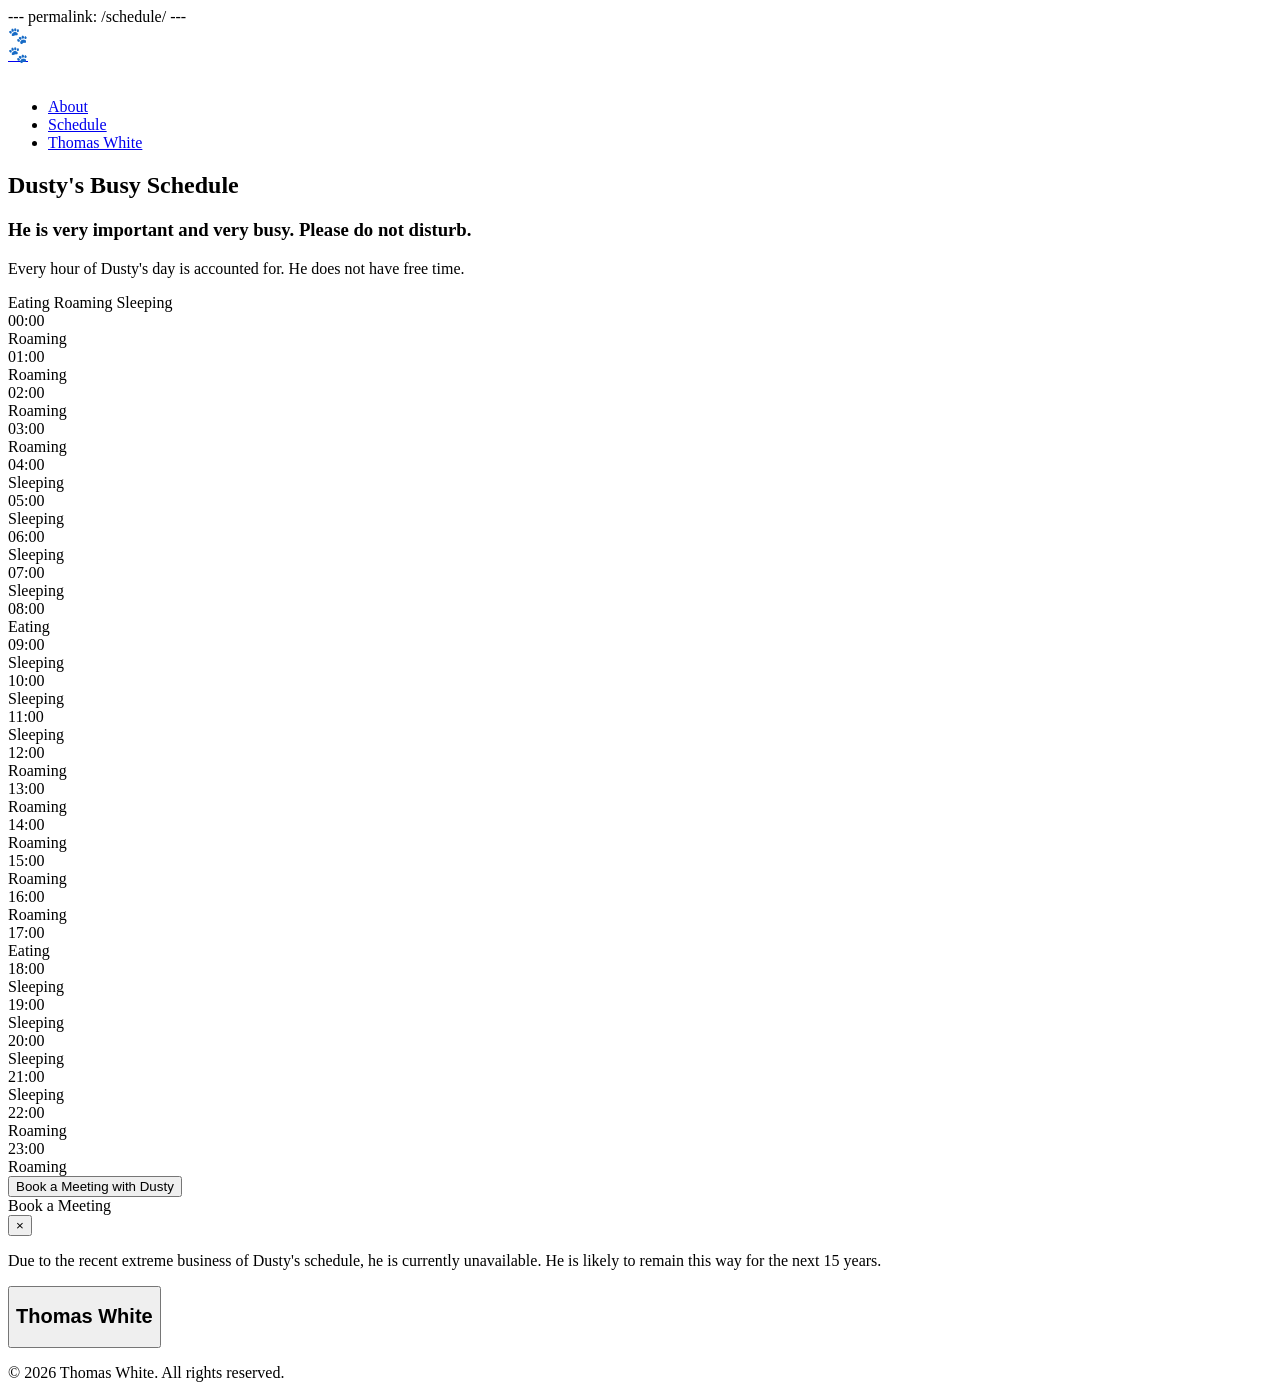
==== schedule.html @ 09a746ac "Add files via upload" ====
---
permalink: /schedule/
---

<!DOCTYPE html>
<html lang="en">
<head>
    <meta charset="UTF-8" />
    <meta name="viewport" content="width=device-width, initial-scale=1.0" />
    <title>Dusty - Schedule</title>

    <link rel="preload" href="/CSS/general.css" as="style">
    <link rel="preload" href="/CSS/schedule.css" as="style">

    <link rel="stylesheet" href="/CSS/general.css"/>
    <link rel="stylesheet" href="/CSS/schedule.css"/>
</head>
<body>
    <div id="loading-screen">
        <div class="loading-text">🐾</div>
    </div>

    <div class="page-container">
        <header>
            <nav class="navbar">
                <div class="logo-container">
                    <a href="/" class="logo-link">
                        <div class="logo">🐾</div>
                    </a>
                    <strong><a href="/" style="text-decoration: none; color: white;"><div class="logo logo-text">Dusty</div></a></strong>
                </div>
                <ul class="nav-links">
                    <li><a href="/">About</a></li>
                    <li><a class="current" href="/schedule/">Schedule</a></li>
                    <li><a href="https://thomaswhite.me/">Thomas White</a></li>
                </ul>
            </nav>
        </header>

        <main class="content-wrapper">
            <section class="hero">
                <div class="hero-text">
                    <h1>Dusty's Busy Schedule</h1>
                    <h3>He is very important and very busy. Please do not disturb.</h3>
                </div>
            </section>

            <section class="content-section schedule-section">
                <p class="h3-text schedule-note">Every hour of Dusty's day is accounted for. He does not have free time.</p>

                <div class="schedule-legend">
                    <span class="legend-item"><span class="dot eating"></span> Eating</span>
                    <span class="legend-item"><span class="dot roaming"></span> Roaming</span>
                    <span class="legend-item"><span class="dot sleeping"></span> Sleeping</span>
                </div>

                <div class="schedule-grid">
                    <div class="schedule-card roaming"><div class="time">00:00</div><div class="activity">Roaming</div></div>
                    <div class="schedule-card roaming"><div class="time">01:00</div><div class="activity">Roaming</div></div>
                    <div class="schedule-card roaming"><div class="time">02:00</div><div class="activity">Roaming</div></div>
                    <div class="schedule-card roaming"><div class="time">03:00</div><div class="activity">Roaming</div></div>
                    <div class="schedule-card sleeping"><div class="time">04:00</div><div class="activity">Sleeping</div></div>
                    <div class="schedule-card sleeping"><div class="time">05:00</div><div class="activity">Sleeping</div></div>
                    <div class="schedule-card sleeping"><div class="time">06:00</div><div class="activity">Sleeping</div></div>
                    <div class="schedule-card sleeping"><div class="time">07:00</div><div class="activity">Sleeping</div></div>
                    <div class="schedule-card eating"><div class="time">08:00</div><div class="activity">Eating</div></div>
                    <div class="schedule-card sleeping"><div class="time">09:00</div><div class="activity">Sleeping</div></div>
                    <div class="schedule-card sleeping"><div class="time">10:00</div><div class="activity">Sleeping</div></div>
                    <div class="schedule-card sleeping"><div class="time">11:00</div><div class="activity">Sleeping</div></div>
                    <div class="schedule-card roaming"><div class="time">12:00</div><div class="activity">Roaming</div></div>
                    <div class="schedule-card roaming"><div class="time">13:00</div><div class="activity">Roaming</div></div>
                    <div class="schedule-card roaming"><div class="time">14:00</div><div class="activity">Roaming</div></div>
                    <div class="schedule-card roaming"><div class="time">15:00</div><div class="activity">Roaming</div></div>
                    <div class="schedule-card roaming"><div class="time">16:00</div><div class="activity">Roaming</div></div>
                    <div class="schedule-card eating"><div class="time">17:00</div><div class="activity">Eating</div></div>
                    <div class="schedule-card sleeping"><div class="time">18:00</div><div class="activity">Sleeping</div></div>
                    <div class="schedule-card sleeping"><div class="time">19:00</div><div class="activity">Sleeping</div></div>
                    <div class="schedule-card sleeping"><div class="time">20:00</div><div class="activity">Sleeping</div></div>
                    <div class="schedule-card sleeping"><div class="time">21:00</div><div class="activity">Sleeping</div></div>
                    <div class="schedule-card roaming"><div class="time">22:00</div><div class="activity">Roaming</div></div>
                    <div class="schedule-card roaming"><div class="time">23:00</div><div class="activity">Roaming</div></div>
                </div>

                <button class="book-meeting-btn" id="book-meeting-btn">Book a Meeting with Dusty</button>
            </section>

            <div class="book-meeting-popup" id="book-meeting-popup">
                <div class="book-meeting-popup-content">
                    <div class="book-meeting-popup-header">Book a Meeting</div>
                    <button class="book-meeting-close" id="book-meeting-close">&times;</button>
                    <div class="book-meeting-popup-body">
                        <p>Due to the recent extreme business of Dusty's schedule, he is currently unavailable. He is likely to remain this way for the next 15 years.</p>
                    </div>
                </div>
            </div>
        </main>

        <footer>
            <a href="https://thomaswhite.me/"><button class="contact-btn"><h2>Thomas White</h2></button></a>
            <p class="h3-text">&copy; 2026 Thomas White. All rights reserved.</p>
        </footer>
    </div>

    <script defer src="/JS/script.js"></script>
    <script>
        document.addEventListener('DOMContentLoaded', () => {
            const btn = document.getElementById('book-meeting-btn');
            const popup = document.getElementById('book-meeting-popup');
            const close = document.getElementById('book-meeting-close');

            if (btn && popup) {
                btn.addEventListener('click', () => {
                    popup.classList.add('show');
                });
            }

            if (close && popup) {
                close.addEventListener('click', () => {
                    popup.classList.remove('show');
                });
            }

            if (popup) {
                popup.addEventListener('click', (e) => {
                    if (e.target === popup) {
                        popup.classList.remove('show');
                    }
                });

                document.addEventListener('keydown', (e) => {
                    if (e.key === 'Escape' && popup.classList.contains('show')) {
                        popup.classList.remove('show');
                    }
                });
            }
        });
    </script>
</body>
</html>
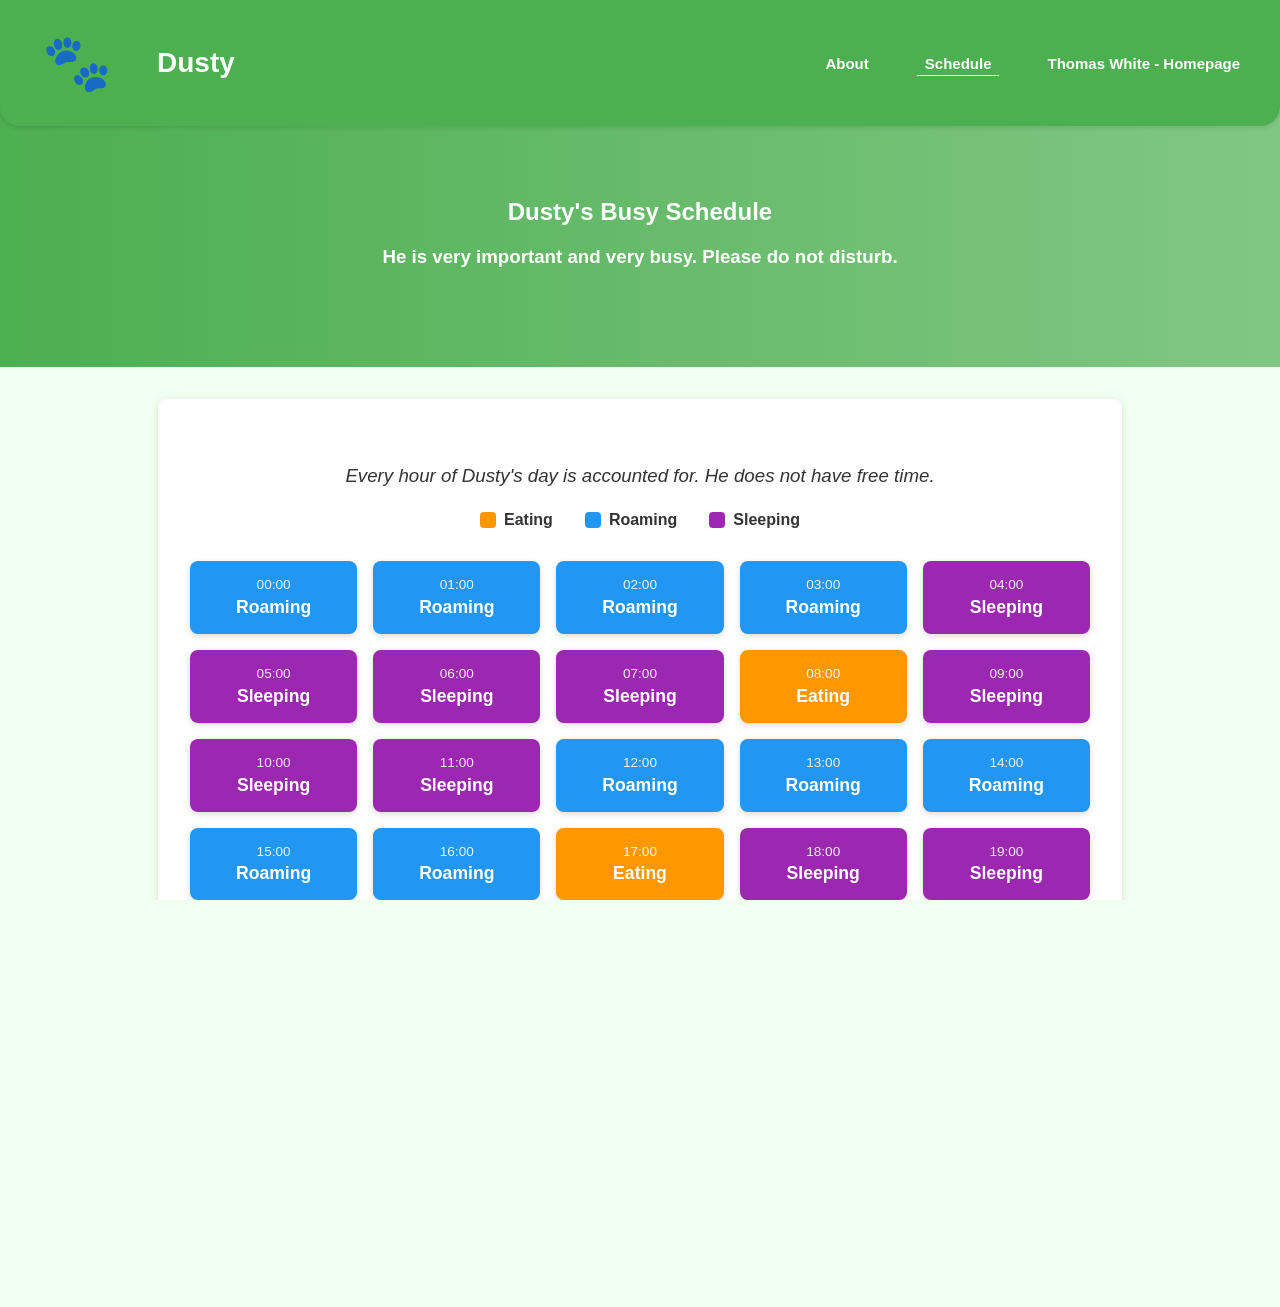
==== commit 9325a28e: "add images to index page and change website title" ====
--- a/schedule.html
+++ b/schedule.html
@@ -7,7 +7,7 @@
 <head>
     <meta charset="UTF-8" />
     <meta name="viewport" content="width=device-width, initial-scale=1.0" />
-    <title>Dusty - Schedule</title>
+    <title>Dusty - Thomas White</title>
 
     <link rel="preload" href="/CSS/general.css" as="style">
     <link rel="preload" href="/CSS/schedule.css" as="style">
@@ -32,7 +32,7 @@
                 <ul class="nav-links">
                     <li><a href="/">About</a></li>
                     <li><a class="current" href="/schedule/">Schedule</a></li>
-                    <li><a href="https://thomaswhite.me/">Thomas White</a></li>
+                    <li><a href="https://thomaswhite.me/">Thomas White - Homepage</a></li>
                 </ul>
             </nav>
         </header>
@@ -96,7 +96,7 @@
         </main>
 
         <footer>
-            <a href="https://thomaswhite.me/"><button class="contact-btn"><h2>Thomas White</h2></button></a>
+            <a href="https://thomaswhite.me/"><button class="contact-btn"><h2>Thomas White - Homepage</h2></button></a>
             <p class="h3-text">&copy; 2026 Thomas White. All rights reserved.</p>
         </footer>
     </div>
--- a/CSS/general.css
+++ b/CSS/general.css
@@ -0,0 +1,430 @@
+html {
+    scroll-behavior: smooth;
+    height: 100%;
+    overflow-x: hidden;
+}
+
+body {
+    margin: 0;
+    opacity: 0;
+    transition: opacity 0.35s ease;
+    font-family: "Inter", sans-serif;
+    color: #333;
+    background-color: #F0FFF0;
+    height: 100%;
+    overflow-x: hidden;
+    width: 100%;
+}
+
+#loading-screen {
+    position: fixed;
+    top: 0;
+    left: 0;
+    width: 100%;
+    height: 100%;
+    background: #4CAF50;
+    display: flex;
+    justify-content: center;
+    align-items: center;
+    z-index: 9999;
+    transition: opacity 0.8s ease;
+}
+
+#loading-screen.fade-out {
+    opacity: 0;
+    pointer-events: none;
+}
+
+.loading-text {
+    font-size: 80px;
+    animation: bounce 1s ease-in-out infinite;
+}
+
+@keyframes bounce {
+    0%, 100% { transform: translateY(0); }
+    50% { transform: translateY(-20px); }
+}
+
+.page-container {
+    min-height: 100vh;
+    display: flex;
+    flex-direction: column;
+    padding-top: 80px;
+    box-sizing: border-box;
+    overflow-x: hidden;
+}
+
+.content-wrapper {
+    flex: 1;
+}
+
+body.fade-out {
+  opacity: 1;
+}
+
+.navbar {
+    position: fixed;
+    top: 0;
+    left: 0;
+    right: 0;
+    border-bottom-left-radius: 20px;
+    border-bottom-right-radius: 20px;
+    z-index: 1000;
+    display: flex;
+    justify-content: space-between;
+    align-items: center;
+    padding: 0rem 2rem;
+    background-color: #4CAF50;
+    color: white;
+    box-shadow: 0 2px 4px rgba(0, 0, 0, 0.1);
+}
+
+.logo-container {
+    display: flex;
+    align-items: center;
+    gap: 0;
+}
+
+.logo-link {
+    position: relative;
+    display: flex;
+    align-items: center;
+    justify-content: center;
+    width: 90px;
+    height: auto;
+    text-decoration: none;
+    transition: transform 0.3s ease;
+}
+
+.logo-link:hover {
+    animation: logo-bounce 0.6s ease-in-out;
+}
+
+@keyframes logo-bounce {
+    0%, 100% { transform: translateY(0); }
+    25% { transform: translateY(-12px); }
+    50% { transform: translateY(0); }
+    75% { transform: translateY(-6px); }
+}
+
+.logo-container .logo {
+    margin: 0;
+    padding: 35px;
+    font-size: 56px;
+    line-height: 1;
+}
+
+.logo-container .logo-text {
+    font-size: 28px;
+}
+
+.nav-links {
+    list-style: none;
+    display: flex;
+    gap: 2.5rem;
+    margin: 0;
+    padding: 0;
+}
+
+.nav-links a {
+    text-decoration: none;
+    color: white;
+    font-weight: bold;
+    font-size: 15px;
+}
+
+.hero {
+    display: flex;
+    align-items: center;
+    justify-content: center;
+    text-align: center;
+    padding: 5rem 2rem;
+    padding-top: calc(5rem + 80px);
+    margin-top: -80px;
+    background: linear-gradient(to right, #4CAF50, #81C784);
+    color: white;
+}
+
+.hero button {
+    margin-top: 1rem;
+    padding: 0.8rem 1.5rem;
+    border: none;
+    background-color: white;
+    color: #4CAF50;
+    font-size: 1rem;
+    border-radius: 5px;
+    cursor: pointer;
+}
+
+.content-section {
+    padding: 3rem 2rem;
+    background-color: white;
+    margin: 2rem auto;
+    max-width: 900px;
+    border-radius: 8px;
+    box-shadow: 0 2px 8px rgba(0, 0, 0, 0.1);
+}
+
+.about-section {
+    display: flex;
+    align-items: center;
+    gap: 2rem;
+}
+
+.caption-image {
+    position: relative;
+    max-width: 100%;
+    overflow: hidden;
+    border-radius: 8px;
+}
+
+.caption-image img {
+    display: block;
+    width: 100%;
+    height: auto;
+}
+
+.caption-image .caption {
+    position: absolute;
+    left: 0;
+    right: 0;
+    bottom: 0;
+    padding: 12px 16px;
+    box-sizing: border-box;
+    background: rgba(0, 0, 0, 0.45);
+    color: #fff;
+    font-size: 20px;
+    text-align: center;
+    backdrop-filter: blur(4px);
+}
+
+.wide-image {
+    width: 100%;
+    text-align: center;
+}
+
+.wide-image img,
+.full-width-image img {
+    width: 100%;
+    border-radius: 8px;
+}
+
+footer {
+    border-top-left-radius: 20px;
+    border-top-right-radius: 20px;
+    text-align: center;
+    padding: 1rem;
+    background-color: #4CAF50;
+    color: white;
+    margin-top: auto;
+}
+
+.contact-btn {
+    display: inline-block;
+    padding: 0px 24px;
+    background-color: #4CAF50;
+    color: white;
+    text-decoration: none;
+    border: none;
+    border-radius: 8px;
+    font-size: 1rem;
+    font-weight: bold;
+    cursor: pointer;
+    transition: all 0.3s ease;
+    box-shadow: 0 2px 4px rgba(0, 0, 0, 0.1);
+}
+
+.contact-btn:hover {
+    background-color: #45a049;
+    transform: translateY(-2px);
+    box-shadow: 0 4px 8px rgba(0, 0, 0, 0.15);
+}
+
+.contact-btn:active {
+    transform: translateY(0);
+    box-shadow: 0 2px 4px rgba(0, 0, 0, 0.1);
+}
+
+.contact-btn:focus {
+    outline: 2px solid #4CAF50;
+    outline-offset: 2px;
+}
+
+.h3-text {
+  font-size: 1.17em;
+}
+
+.new-tab-link {
+  color: #014421;
+  text-decoration: none;
+  display: inline-block;
+  background-image: linear-gradient(90deg, #5ab05c, #5ab05c),
+                    linear-gradient(90deg, #014421, #014421);
+  background-size: 15px 2px, 100% 2px;
+  background-repeat: no-repeat;
+  background-position-x: -15px, 0;
+  background-position-y: 100%;
+  transition: background-position-x 0.5s;
+}
+
+.new-tab-link-white-gap {
+    background-image: linear-gradient(90deg, white, white),
+                    linear-gradient(90deg, #014421, #014421);
+}
+
+.new-tab-link:hover {
+  background-position-x: calc(100% + 15px), 0;
+}
+
+/* Desktop nav animations: current page + non-current pages */
+@media (min-width: 769px) {
+    .nav-links {
+        list-style: none;
+        display: flex;
+        gap: 2.5rem;
+        margin: 0;
+        padding: 0;
+    }
+
+    .nav-links a {
+        position: relative;
+        display: inline-block;
+        text-decoration: none;
+        color: white;
+        font-weight: bold;
+        font-size: 15px;
+        padding: 4px 8px;
+    }
+
+    .nav-links #mobile {
+        display: none;
+    }
+
+    /* Non-current pages: corner-bracket hover animation */
+    .nav-links a:not(.current)::before,
+    .nav-links a:not(.current)::after {
+        content: "";
+        position: absolute;
+        width: 0;
+        height: 0;
+        border: 2px solid transparent;
+        transition: all 0.35s ease;
+        pointer-events: none;
+        box-sizing: border-box;
+    }
+
+    .nav-links a:not(.current)::before {
+        top: -2px;
+        left: 0;
+    }
+
+    .nav-links a:not(.current)::after {
+        bottom: -2px;
+        right: 0;
+    }
+
+    .nav-links a:not(.current):hover::before {
+        width: 65%;
+        height: calc(100% + 4px);
+        border-top-color: white;
+        border-left-color: white;
+    }
+
+    .nav-links a:not(.current):hover::after {
+        width: 65%;
+        height: calc(100% + 4px);
+        border-bottom-color: white;
+        border-right-color: white;
+    }
+
+    /* Current page: persistent 1px underline, animates to 3px from left on hover */
+    .nav-links a.current::before {
+        content: "";
+        position: absolute;
+        left: 0;
+        bottom: 0;
+        width: 100%;
+        height: 1px;
+        background-color: white;
+    }
+
+    .nav-links a.current::after {
+        content: "";
+        position: absolute;
+        left: 0;
+        bottom: 0;
+        width: 0;
+        height: 3px;
+        background-color: white;
+        transition: width 0.3s ease;
+    }
+
+    .nav-links a.current:hover::after {
+        width: 100%;
+    }
+
+    .nav-links a.current::before,
+    .nav-links a.current::after {
+        border: none;
+    }
+}
+
+/* Responsive navbar scaling for laptop/tablet sizes */
+@media (min-width: 769px) and (max-width: 1200px) {
+    .navbar {
+        padding: 0rem 1.5rem;
+    }
+
+    .logo-container .logo {
+        padding: 25px;
+        font-size: 16px;
+    }
+
+    .logo-link {
+        width: 75px;
+        height: auto;
+    }
+
+    .logo-container img,
+    .logo-static,
+    .logo-hover-video {
+        width: 75px;
+    }
+
+    .nav-links {
+        gap: 1.8rem;
+    }
+
+    .nav-links a {
+        font-size: 14px;
+        padding: 4px 6px;
+    }
+}
+
+@media (max-width: 768px) {
+    .navbar {
+        flex-direction: column;
+        padding: 1rem;
+        gap: 0.5rem;
+    }
+
+    .nav-links {
+        gap: 1rem;
+        flex-wrap: wrap;
+        justify-content: center;
+    }
+
+    .logo-container .logo {
+        padding: 10px;
+        font-size: 16px;
+    }
+
+    .nav-links a {
+        font-size: 0.9rem;
+        position: relative;
+    }
+
+    .page-container {
+        padding-top: 140px;
+    }
+}
--- a/CSS/schedule.css
+++ b/CSS/schedule.css
@@ -0,0 +1,180 @@
+.schedule-section {
+    text-align: center;
+}
+
+.schedule-note {
+    margin-bottom: 1.5rem;
+    font-style: italic;
+}
+
+.schedule-legend {
+    display: flex;
+    justify-content: center;
+    gap: 2rem;
+    margin-bottom: 2rem;
+    flex-wrap: wrap;
+}
+
+.legend-item {
+    display: flex;
+    align-items: center;
+    gap: 0.5rem;
+    font-weight: bold;
+}
+
+.dot {
+    width: 16px;
+    height: 16px;
+    border-radius: 4px;
+    display: inline-block;
+}
+
+.dot.eating { background-color: #FF9800; }
+.dot.roaming { background-color: #2196F3; }
+.dot.sleeping { background-color: #9C27B0; }
+
+.schedule-grid {
+    display: grid;
+    grid-template-columns: repeat(auto-fill, minmax(140px, 1fr));
+    gap: 1rem;
+}
+
+.schedule-card {
+    padding: 1rem;
+    border-radius: 8px;
+    color: white;
+    text-align: center;
+    box-shadow: 0 2px 6px rgba(0, 0, 0, 0.15);
+    transition: transform 0.2s ease;
+}
+
+.schedule-card:hover {
+    transform: translateY(-3px);
+}
+
+.schedule-card .time {
+    font-size: 0.85rem;
+    opacity: 0.9;
+    margin-bottom: 0.3rem;
+}
+
+.schedule-card .activity {
+    font-size: 1.1rem;
+    font-weight: bold;
+}
+
+.schedule-card.eating { background-color: #FF9800; }
+.schedule-card.roaming { background-color: #2196F3; }
+.schedule-card.sleeping { background-color: #9C27B0; }
+
+.book-meeting-btn {
+    display: inline-block;
+    margin-top: 2rem;
+    padding: 0.8rem 2rem;
+    background-color: #4CAF50;
+    color: white;
+    border: none;
+    border-radius: 8px;
+    font-size: 1.1rem;
+    font-weight: bold;
+    cursor: pointer;
+    transition: all 0.3s ease;
+    box-shadow: 0 2px 4px rgba(0, 0, 0, 0.1);
+}
+
+.book-meeting-btn:hover {
+    background-color: #45a049;
+    transform: translateY(-2px);
+    box-shadow: 0 4px 8px rgba(0, 0, 0, 0.15);
+}
+
+.book-meeting-btn:active {
+    transform: translateY(0);
+}
+
+.book-meeting-popup {
+    position: fixed;
+    top: 0;
+    left: 0;
+    width: 100%;
+    height: 100%;
+    background: rgba(0, 0, 0, 0.5);
+    display: flex;
+    justify-content: center;
+    align-items: center;
+    z-index: 10000;
+    opacity: 0;
+    pointer-events: none;
+    transition: opacity 0.3s ease;
+}
+
+.book-meeting-popup.show {
+    opacity: 1;
+    pointer-events: auto;
+}
+
+.book-meeting-popup-content {
+    position: relative;
+    background: white;
+    border-radius: 12px;
+    max-width: 480px;
+    width: 90%;
+    box-shadow: 0 8px 32px rgba(0, 0, 0, 0.2);
+    transform: translateY(20px);
+    transition: transform 0.3s ease;
+    overflow: hidden;
+}
+
+.book-meeting-popup.show .book-meeting-popup-content {
+    transform: translateY(0);
+}
+
+.book-meeting-popup-header {
+    background-color: #4CAF50;
+    color: white;
+    padding: 1rem 1.5rem;
+    font-size: 1.2rem;
+    font-weight: bold;
+    border-top-left-radius: 12px;
+    border-top-right-radius: 12px;
+}
+
+.book-meeting-popup-body {
+    padding: 1.5rem;
+}
+
+.book-meeting-popup-body p {
+    margin: 0;
+    color: #666;
+    font-size: 1rem;
+    line-height: 1.6;
+}
+
+.book-meeting-close {
+    position: absolute;
+    top: 10px;
+    right: 14px;
+    background: none;
+    border: none;
+    font-size: 1.8rem;
+    color: white;
+    cursor: pointer;
+    line-height: 1;
+    padding: 0;
+    opacity: 0.8;
+    transition: opacity 0.2s ease;
+}
+
+.book-meeting-close:hover {
+    opacity: 1;
+}
+
+@media screen and (max-width: 768px) {
+    .schedule-grid {
+        grid-template-columns: repeat(auto-fill, minmax(110px, 1fr));
+    }
+
+    .schedule-legend {
+        gap: 1rem;
+    }
+}
--- a/CSS/general.css
+++ b/CSS/general.css
@@ -0,0 +1,430 @@
+html {
+    scroll-behavior: smooth;
+    height: 100%;
+    overflow-x: hidden;
+}
+
+body {
+    margin: 0;
+    opacity: 0;
+    transition: opacity 0.35s ease;
+    font-family: "Inter", sans-serif;
+    color: #333;
+    background-color: #F0FFF0;
+    height: 100%;
+    overflow-x: hidden;
+    width: 100%;
+}
+
+#loading-screen {
+    position: fixed;
+    top: 0;
+    left: 0;
+    width: 100%;
+    height: 100%;
+    background: #4CAF50;
+    display: flex;
+    justify-content: center;
+    align-items: center;
+    z-index: 9999;
+    transition: opacity 0.8s ease;
+}
+
+#loading-screen.fade-out {
+    opacity: 0;
+    pointer-events: none;
+}
+
+.loading-text {
+    font-size: 80px;
+    animation: bounce 1s ease-in-out infinite;
+}
+
+@keyframes bounce {
+    0%, 100% { transform: translateY(0); }
+    50% { transform: translateY(-20px); }
+}
+
+.page-container {
+    min-height: 100vh;
+    display: flex;
+    flex-direction: column;
+    padding-top: 80px;
+    box-sizing: border-box;
+    overflow-x: hidden;
+}
+
+.content-wrapper {
+    flex: 1;
+}
+
+body.fade-out {
+  opacity: 1;
+}
+
+.navbar {
+    position: fixed;
+    top: 0;
+    left: 0;
+    right: 0;
+    border-bottom-left-radius: 20px;
+    border-bottom-right-radius: 20px;
+    z-index: 1000;
+    display: flex;
+    justify-content: space-between;
+    align-items: center;
+    padding: 0rem 2rem;
+    background-color: #4CAF50;
+    color: white;
+    box-shadow: 0 2px 4px rgba(0, 0, 0, 0.1);
+}
+
+.logo-container {
+    display: flex;
+    align-items: center;
+    gap: 0;
+}
+
+.logo-link {
+    position: relative;
+    display: flex;
+    align-items: center;
+    justify-content: center;
+    width: 90px;
+    height: auto;
+    text-decoration: none;
+    transition: transform 0.3s ease;
+}
+
+.logo-link:hover {
+    animation: logo-bounce 0.6s ease-in-out;
+}
+
+@keyframes logo-bounce {
+    0%, 100% { transform: translateY(0); }
+    25% { transform: translateY(-12px); }
+    50% { transform: translateY(0); }
+    75% { transform: translateY(-6px); }
+}
+
+.logo-container .logo {
+    margin: 0;
+    padding: 35px;
+    font-size: 56px;
+    line-height: 1;
+}
+
+.logo-container .logo-text {
+    font-size: 28px;
+}
+
+.nav-links {
+    list-style: none;
+    display: flex;
+    gap: 2.5rem;
+    margin: 0;
+    padding: 0;
+}
+
+.nav-links a {
+    text-decoration: none;
+    color: white;
+    font-weight: bold;
+    font-size: 15px;
+}
+
+.hero {
+    display: flex;
+    align-items: center;
+    justify-content: center;
+    text-align: center;
+    padding: 5rem 2rem;
+    padding-top: calc(5rem + 80px);
+    margin-top: -80px;
+    background: linear-gradient(to right, #4CAF50, #81C784);
+    color: white;
+}
+
+.hero button {
+    margin-top: 1rem;
+    padding: 0.8rem 1.5rem;
+    border: none;
+    background-color: white;
+    color: #4CAF50;
+    font-size: 1rem;
+    border-radius: 5px;
+    cursor: pointer;
+}
+
+.content-section {
+    padding: 3rem 2rem;
+    background-color: white;
+    margin: 2rem auto;
+    max-width: 900px;
+    border-radius: 8px;
+    box-shadow: 0 2px 8px rgba(0, 0, 0, 0.1);
+}
+
+.about-section {
+    display: flex;
+    align-items: center;
+    gap: 2rem;
+}
+
+.caption-image {
+    position: relative;
+    max-width: 100%;
+    overflow: hidden;
+    border-radius: 8px;
+}
+
+.caption-image img {
+    display: block;
+    width: 100%;
+    height: auto;
+}
+
+.caption-image .caption {
+    position: absolute;
+    left: 0;
+    right: 0;
+    bottom: 0;
+    padding: 12px 16px;
+    box-sizing: border-box;
+    background: rgba(0, 0, 0, 0.45);
+    color: #fff;
+    font-size: 20px;
+    text-align: center;
+    backdrop-filter: blur(4px);
+}
+
+.wide-image {
+    width: 100%;
+    text-align: center;
+}
+
+.wide-image img,
+.full-width-image img {
+    width: 100%;
+    border-radius: 8px;
+}
+
+footer {
+    border-top-left-radius: 20px;
+    border-top-right-radius: 20px;
+    text-align: center;
+    padding: 1rem;
+    background-color: #4CAF50;
+    color: white;
+    margin-top: auto;
+}
+
+.contact-btn {
+    display: inline-block;
+    padding: 0px 24px;
+    background-color: #4CAF50;
+    color: white;
+    text-decoration: none;
+    border: none;
+    border-radius: 8px;
+    font-size: 1rem;
+    font-weight: bold;
+    cursor: pointer;
+    transition: all 0.3s ease;
+    box-shadow: 0 2px 4px rgba(0, 0, 0, 0.1);
+}
+
+.contact-btn:hover {
+    background-color: #45a049;
+    transform: translateY(-2px);
+    box-shadow: 0 4px 8px rgba(0, 0, 0, 0.15);
+}
+
+.contact-btn:active {
+    transform: translateY(0);
+    box-shadow: 0 2px 4px rgba(0, 0, 0, 0.1);
+}
+
+.contact-btn:focus {
+    outline: 2px solid #4CAF50;
+    outline-offset: 2px;
+}
+
+.h3-text {
+  font-size: 1.17em;
+}
+
+.new-tab-link {
+  color: #014421;
+  text-decoration: none;
+  display: inline-block;
+  background-image: linear-gradient(90deg, #5ab05c, #5ab05c),
+                    linear-gradient(90deg, #014421, #014421);
+  background-size: 15px 2px, 100% 2px;
+  background-repeat: no-repeat;
+  background-position-x: -15px, 0;
+  background-position-y: 100%;
+  transition: background-position-x 0.5s;
+}
+
+.new-tab-link-white-gap {
+    background-image: linear-gradient(90deg, white, white),
+                    linear-gradient(90deg, #014421, #014421);
+}
+
+.new-tab-link:hover {
+  background-position-x: calc(100% + 15px), 0;
+}
+
+/* Desktop nav animations: current page + non-current pages */
+@media (min-width: 769px) {
+    .nav-links {
+        list-style: none;
+        display: flex;
+        gap: 2.5rem;
+        margin: 0;
+        padding: 0;
+    }
+
+    .nav-links a {
+        position: relative;
+        display: inline-block;
+        text-decoration: none;
+        color: white;
+        font-weight: bold;
+        font-size: 15px;
+        padding: 4px 8px;
+    }
+
+    .nav-links #mobile {
+        display: none;
+    }
+
+    /* Non-current pages: corner-bracket hover animation */
+    .nav-links a:not(.current)::before,
+    .nav-links a:not(.current)::after {
+        content: "";
+        position: absolute;
+        width: 0;
+        height: 0;
+        border: 2px solid transparent;
+        transition: all 0.35s ease;
+        pointer-events: none;
+        box-sizing: border-box;
+    }
+
+    .nav-links a:not(.current)::before {
+        top: -2px;
+        left: 0;
+    }
+
+    .nav-links a:not(.current)::after {
+        bottom: -2px;
+        right: 0;
+    }
+
+    .nav-links a:not(.current):hover::before {
+        width: 65%;
+        height: calc(100% + 4px);
+        border-top-color: white;
+        border-left-color: white;
+    }
+
+    .nav-links a:not(.current):hover::after {
+        width: 65%;
+        height: calc(100% + 4px);
+        border-bottom-color: white;
+        border-right-color: white;
+    }
+
+    /* Current page: persistent 1px underline, animates to 3px from left on hover */
+    .nav-links a.current::before {
+        content: "";
+        position: absolute;
+        left: 0;
+        bottom: 0;
+        width: 100%;
+        height: 1px;
+        background-color: white;
+    }
+
+    .nav-links a.current::after {
+        content: "";
+        position: absolute;
+        left: 0;
+        bottom: 0;
+        width: 0;
+        height: 3px;
+        background-color: white;
+        transition: width 0.3s ease;
+    }
+
+    .nav-links a.current:hover::after {
+        width: 100%;
+    }
+
+    .nav-links a.current::before,
+    .nav-links a.current::after {
+        border: none;
+    }
+}
+
+/* Responsive navbar scaling for laptop/tablet sizes */
+@media (min-width: 769px) and (max-width: 1200px) {
+    .navbar {
+        padding: 0rem 1.5rem;
+    }
+
+    .logo-container .logo {
+        padding: 25px;
+        font-size: 16px;
+    }
+
+    .logo-link {
+        width: 75px;
+        height: auto;
+    }
+
+    .logo-container img,
+    .logo-static,
+    .logo-hover-video {
+        width: 75px;
+    }
+
+    .nav-links {
+        gap: 1.8rem;
+    }
+
+    .nav-links a {
+        font-size: 14px;
+        padding: 4px 6px;
+    }
+}
+
+@media (max-width: 768px) {
+    .navbar {
+        flex-direction: column;
+        padding: 1rem;
+        gap: 0.5rem;
+    }
+
+    .nav-links {
+        gap: 1rem;
+        flex-wrap: wrap;
+        justify-content: center;
+    }
+
+    .logo-container .logo {
+        padding: 10px;
+        font-size: 16px;
+    }
+
+    .nav-links a {
+        font-size: 0.9rem;
+        position: relative;
+    }
+
+    .page-container {
+        padding-top: 140px;
+    }
+}
--- a/CSS/schedule.css
+++ b/CSS/schedule.css
@@ -0,0 +1,180 @@
+.schedule-section {
+    text-align: center;
+}
+
+.schedule-note {
+    margin-bottom: 1.5rem;
+    font-style: italic;
+}
+
+.schedule-legend {
+    display: flex;
+    justify-content: center;
+    gap: 2rem;
+    margin-bottom: 2rem;
+    flex-wrap: wrap;
+}
+
+.legend-item {
+    display: flex;
+    align-items: center;
+    gap: 0.5rem;
+    font-weight: bold;
+}
+
+.dot {
+    width: 16px;
+    height: 16px;
+    border-radius: 4px;
+    display: inline-block;
+}
+
+.dot.eating { background-color: #FF9800; }
+.dot.roaming { background-color: #2196F3; }
+.dot.sleeping { background-color: #9C27B0; }
+
+.schedule-grid {
+    display: grid;
+    grid-template-columns: repeat(auto-fill, minmax(140px, 1fr));
+    gap: 1rem;
+}
+
+.schedule-card {
+    padding: 1rem;
+    border-radius: 8px;
+    color: white;
+    text-align: center;
+    box-shadow: 0 2px 6px rgba(0, 0, 0, 0.15);
+    transition: transform 0.2s ease;
+}
+
+.schedule-card:hover {
+    transform: translateY(-3px);
+}
+
+.schedule-card .time {
+    font-size: 0.85rem;
+    opacity: 0.9;
+    margin-bottom: 0.3rem;
+}
+
+.schedule-card .activity {
+    font-size: 1.1rem;
+    font-weight: bold;
+}
+
+.schedule-card.eating { background-color: #FF9800; }
+.schedule-card.roaming { background-color: #2196F3; }
+.schedule-card.sleeping { background-color: #9C27B0; }
+
+.book-meeting-btn {
+    display: inline-block;
+    margin-top: 2rem;
+    padding: 0.8rem 2rem;
+    background-color: #4CAF50;
+    color: white;
+    border: none;
+    border-radius: 8px;
+    font-size: 1.1rem;
+    font-weight: bold;
+    cursor: pointer;
+    transition: all 0.3s ease;
+    box-shadow: 0 2px 4px rgba(0, 0, 0, 0.1);
+}
+
+.book-meeting-btn:hover {
+    background-color: #45a049;
+    transform: translateY(-2px);
+    box-shadow: 0 4px 8px rgba(0, 0, 0, 0.15);
+}
+
+.book-meeting-btn:active {
+    transform: translateY(0);
+}
+
+.book-meeting-popup {
+    position: fixed;
+    top: 0;
+    left: 0;
+    width: 100%;
+    height: 100%;
+    background: rgba(0, 0, 0, 0.5);
+    display: flex;
+    justify-content: center;
+    align-items: center;
+    z-index: 10000;
+    opacity: 0;
+    pointer-events: none;
+    transition: opacity 0.3s ease;
+}
+
+.book-meeting-popup.show {
+    opacity: 1;
+    pointer-events: auto;
+}
+
+.book-meeting-popup-content {
+    position: relative;
+    background: white;
+    border-radius: 12px;
+    max-width: 480px;
+    width: 90%;
+    box-shadow: 0 8px 32px rgba(0, 0, 0, 0.2);
+    transform: translateY(20px);
+    transition: transform 0.3s ease;
+    overflow: hidden;
+}
+
+.book-meeting-popup.show .book-meeting-popup-content {
+    transform: translateY(0);
+}
+
+.book-meeting-popup-header {
+    background-color: #4CAF50;
+    color: white;
+    padding: 1rem 1.5rem;
+    font-size: 1.2rem;
+    font-weight: bold;
+    border-top-left-radius: 12px;
+    border-top-right-radius: 12px;
+}
+
+.book-meeting-popup-body {
+    padding: 1.5rem;
+}
+
+.book-meeting-popup-body p {
+    margin: 0;
+    color: #666;
+    font-size: 1rem;
+    line-height: 1.6;
+}
+
+.book-meeting-close {
+    position: absolute;
+    top: 10px;
+    right: 14px;
+    background: none;
+    border: none;
+    font-size: 1.8rem;
+    color: white;
+    cursor: pointer;
+    line-height: 1;
+    padding: 0;
+    opacity: 0.8;
+    transition: opacity 0.2s ease;
+}
+
+.book-meeting-close:hover {
+    opacity: 1;
+}
+
+@media screen and (max-width: 768px) {
+    .schedule-grid {
+        grid-template-columns: repeat(auto-fill, minmax(110px, 1fr));
+    }
+
+    .schedule-legend {
+        gap: 1rem;
+    }
+}
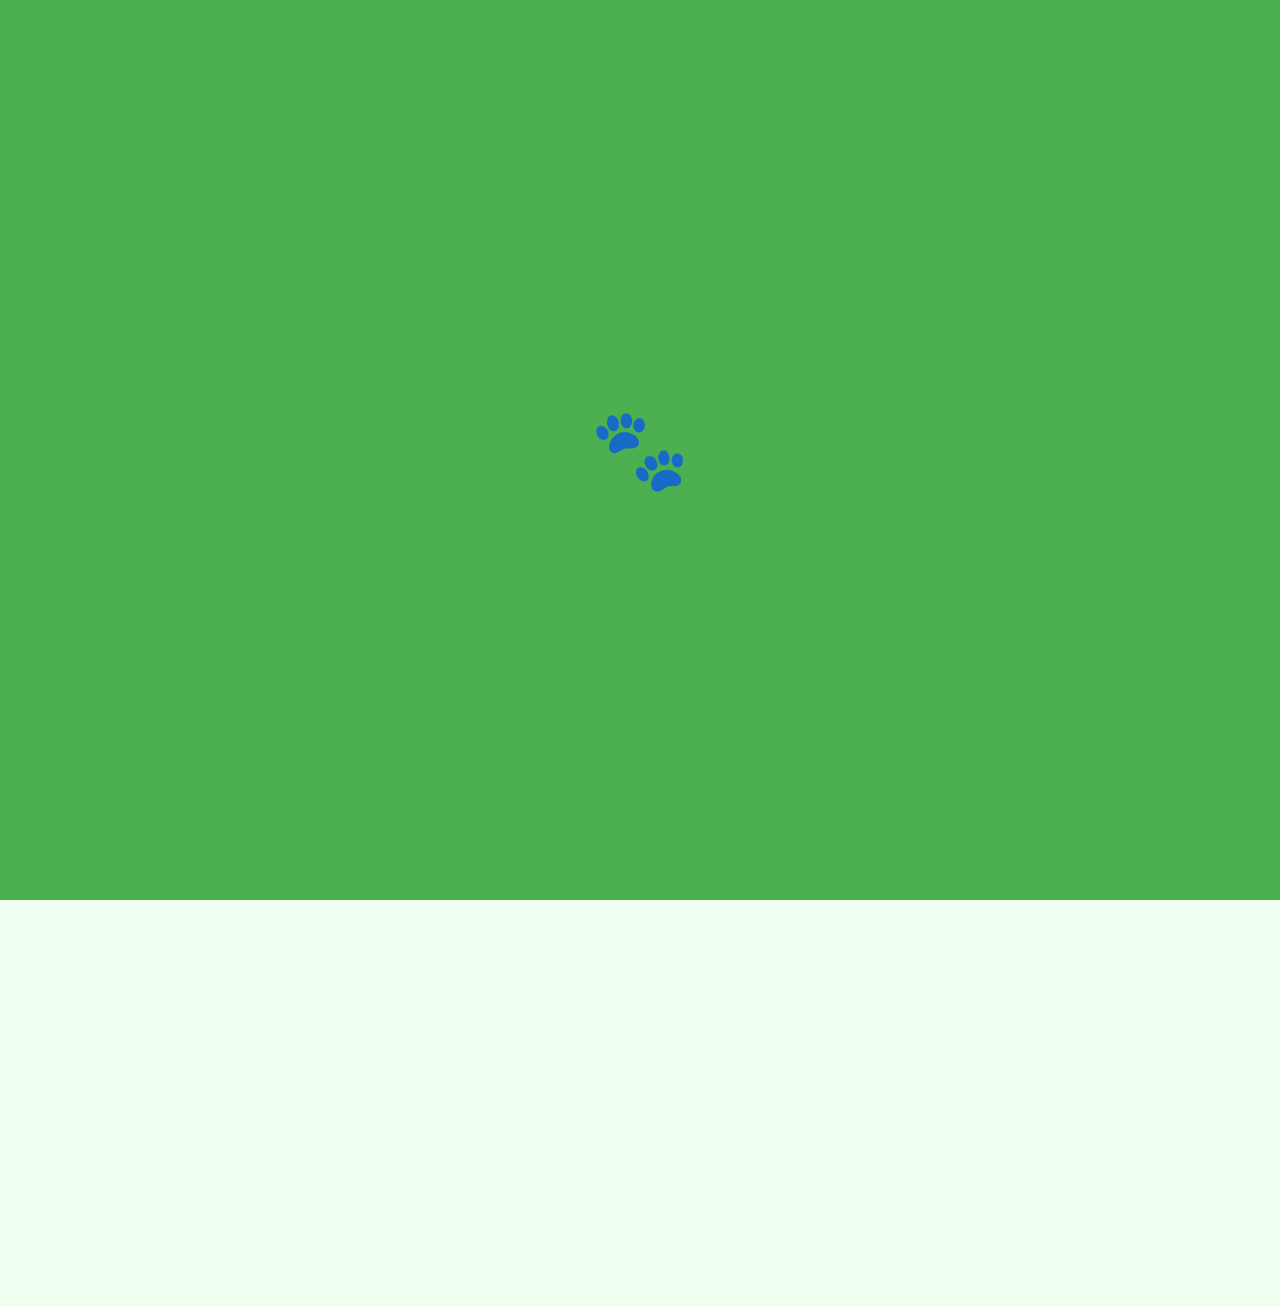
==== commit 9c52584d: "make website favicon paw emoji" ====
--- a/schedule.html
+++ b/schedule.html
@@ -8,6 +8,7 @@
     <meta charset="UTF-8" />
     <meta name="viewport" content="width=device-width, initial-scale=1.0" />
     <title>Dusty - Thomas White</title>
+    <link rel="icon" href="data:image/svg+xml,<svg xmlns='http://www.w3.org/2000/svg' viewBox='0 0 100 100'><text y='.9em' font-size='90'>🐾</text></svg>">
 
     <link rel="preload" href="/CSS/general.css" as="style">
     <link rel="preload" href="/CSS/schedule.css" as="style">
